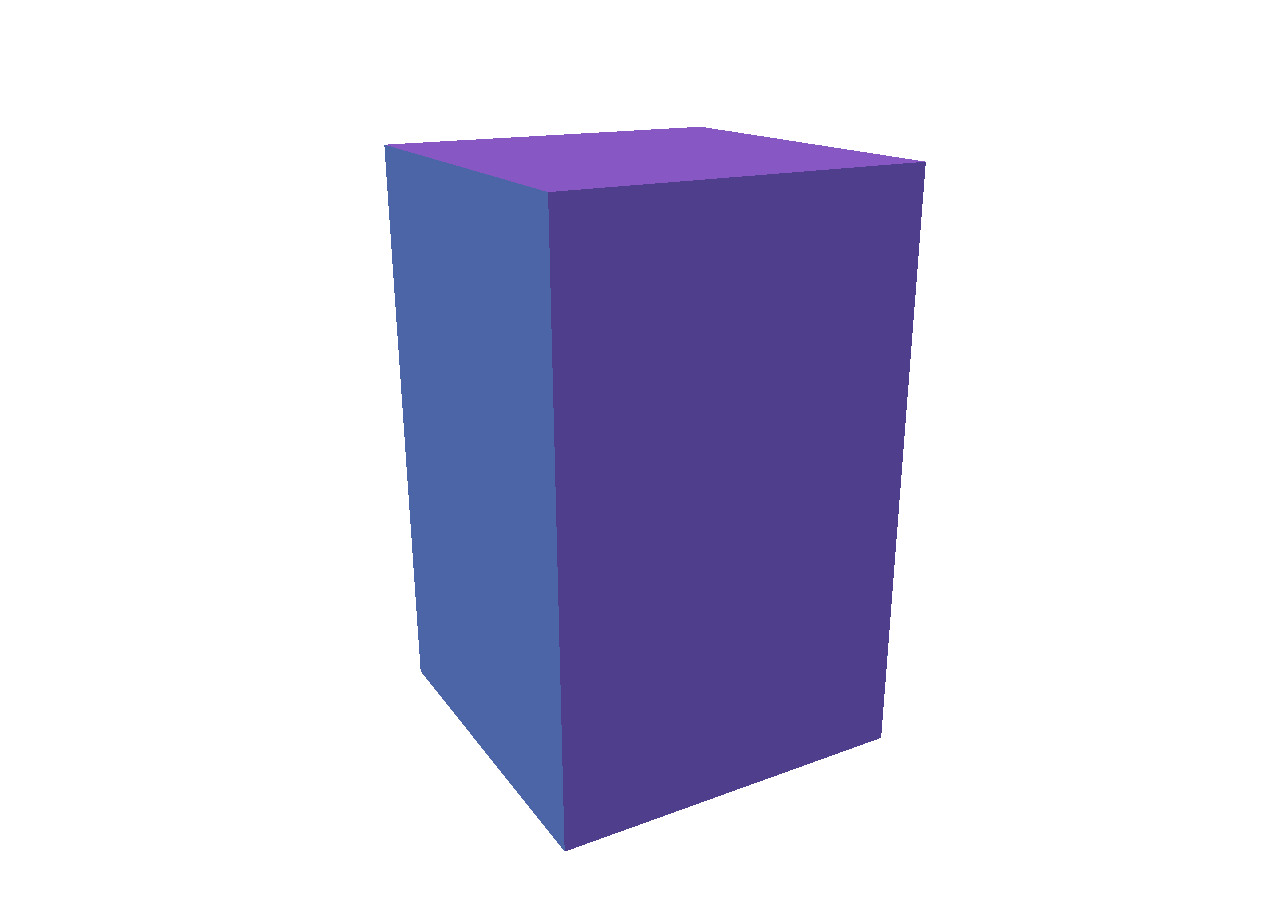
==== examples/a2-opengl-uniforms/web/index.html @ 6153bc11 "Examples A1 and A2 in raw OpenGL 3.3, browser tests and posters A1: a turning cube, set by the addre" ====
<!DOCTYPE html>
<html lang="en">
<head>
<meta charset="utf-8">
<meta name="viewport" content="width=device-width, initial-scale=1">
<title>Demo</title>
<!--
  slide-frame.html: the page of a demo compiled with Emscripten, made to be shown in a slide (an iframe).
  Copy it next to project.js / project.wasm / project.data as index.html, and adapt CONFIG below.

  The address of the iframe gives the settings:
    index.html?freq=2&model=bunny        arguments of the program: --freq 2 --model bunny
    &controls=freq,model,mode:lbs:drag   controls shown in the panel, in this order; mode:lbs:drag keeps
                                         only the buttons lbs and drag of the parameter mode
    &compact=1                           short labels, small panel
    &panel=tl|tr|bl|br                   corner of the panel (default tr)
    &build=name                          load name/project.js (several builds in one folder)
  The panel is built from the parameters the program declares (slide_bridge.hpp): their ranges, choices
  and labels come from slide_describe().

  The slide can drive the demo with postMessage (also from another origin):
    frame.contentWindow.postMessage({slide: {set: {freq: 3, mode: 'ds'}}}, '*')
    frame.contentWindow.postMessage({slide: {describe: true}}, '*')
  and the demo answers each change, and its start, with {slide: {ready|changed: ..., params: [...]}}.

  The arrow keys and Page Up/Down go to the deck even when the demo has the focus, and the PDF export of
  lhtml-site waits for the first frames (window.__lhtmlReady).
-->
<script>
  var CONFIG = {
    script: 'project.js',                  // the file produced by Emscripten
    defaults: {},                          // arguments given when the address does not, e.g. {gui: '0'}
    readyFrames: 10,                       // frames drawn before the demo is shown and counted as ready
    capture: true,                         // keep the image of the canvas (PDF export, tests); a little slower
    navigationKeys: ['ArrowRight', 'ArrowLeft', 'ArrowDown', 'ArrowUp', 'PageDown', 'PageUp']
  };
</script>
<style>
  html, body { margin: 0; height: 100%; overflow: hidden; background: white; }
  #canvas { display: block; position: fixed; left: 0; top: 0; outline: none; opacity: 0; transition: opacity 0.35s; }
  #canvas.ready { opacity: 1; }
  #status { position: fixed; left: 50%; top: 50%; transform: translate(-50%, -50%); color: #888;
    font: 22px system-ui, sans-serif; }
  #status.error { color: #b00020; max-width: 80%; text-align: center; }

  #controls { position: fixed; right: 12px; top: 12px; padding: 10px 16px; display: none;
    font-family: Palatino, "Palatino Linotype", Georgia, serif; font-size: 28px;
    background: rgba(255, 255, 255, 0.85); border: 1px solid #ddd; border-radius: 10px; }
  #controls.tl { right: auto; left: 12px; }
  #controls.bl { right: auto; left: 12px; top: auto; bottom: 12px; }
  #controls.br { top: auto; bottom: 12px; }
  #controls .row { display: flex; align-items: center; gap: 10px; margin: 4px 0; }
  #controls label { min-width: 200px; }
  #controls input[type=range] { width: 240px; }
  #controls .value { min-width: 60px; text-align: right; font-variant-numeric: tabular-nums; }
  #controls button { font: inherit; font-size: 0.93em; padding: 2px 12px; cursor: pointer;
    border: 1px solid #aaa; border-radius: 6px; background: white; }
  #controls button.on { background: #333; color: white; border-color: #333; }
  #controls.compact { font-size: 20px; padding: 4px 10px; }
  #controls.compact .row { gap: 8px; margin: 1px 0; }
  #controls.compact label { min-width: 0; width: 62px; }
  #controls.compact input[type=range] { width: 130px; }
  #controls.compact .value { min-width: 42px; }
  @media (max-width: 1100px) {
    #controls:not(.compact) { font-size: 24px; padding: 6px 10px; }
    #controls:not(.compact) label { min-width: 150px; }
    #controls:not(.compact) input[type=range] { width: 150px; }
  }
  /* colors of a group of controls (the class given in C++ by .with_class("time")): add yours here */
</style>
<script>
  // The navigation keys go to the deck when the demo has the focus
  window.addEventListener('keydown', function (e) {
    if (window.parent === window || CONFIG.navigationKeys.indexOf(e.key) < 0) return;
    e.stopImmediatePropagation(); e.preventDefault();
    try { window.parent.document.dispatchEvent(new KeyboardEvent('keydown', {key: e.key, bubbles: true})); }
    catch (err) { window.parent.postMessage({slide: {key: e.key}}, '*'); }   // another origin
  }, true);
</script>
</head>
<body>
<canvas id="canvas" tabindex="-1" oncontextmenu="event.preventDefault()"></canvas>
<div id="status">Loading...</div>
<div id="controls"></div>
<script>
(function () {
  var RESERVED = ['controls', 'compact', 'panel', 'build'];
  var canvas = document.getElementById('canvas');
  var statusBox = document.getElementById('status');
  var panel = document.getElementById('controls');
  var query = new URLSearchParams(window.location.search);

  // The canvas keeps its image after each frame, so that it can be captured (PDF export, tests).
  // The GLFW of Emscripten builds the attributes of its WebGL context from its hints only, and
  // ignores Module.webglContextAttributes: they are added here, for this canvas.
  if (CONFIG.capture) {
    var getContext = HTMLCanvasElement.prototype.getContext;
    HTMLCanvasElement.prototype.getContext = function (type, attributes) {
      if (this === canvas && /webgl/.test(type))
        attributes = Object.assign({}, attributes, {preserveDrawingBuffer: true});
      return getContext.call(this, type, attributes);
    };
  }

  function resize() { canvas.width = window.innerWidth; canvas.height = window.innerHeight; }
  resize();
  window.addEventListener('resize', resize);

  // Arguments of the program: the defaults, then the address
  var options = {};
  Object.keys(CONFIG.defaults).forEach(function (key) { options[key] = String(CONFIG.defaults[key]); });
  query.forEach(function (value, key) { if (RESERVED.indexOf(key) < 0) options[key] = value; });
  var args = [];
  Object.keys(options).forEach(function (key) { args.push('--' + key, options[key]); });

  // Ready: the runtime started and a few frames are drawn (the PDF export of lhtml-site waits for it)
  var started = false, params = [], pending = [];
  var markReady;
  var ready = new Promise(function (done) { markReady = done; });
  window.__lhtmlReady = {version: 1, ready: function () { return ready; }};

  var build = (query.get('build') || '').replace(/[^A-Za-z0-9_-]/g, '');
  var prefix = build ? build + '/' : '';
  window.Module = {
    canvas: canvas,
    arguments: args,
    locateFile: function (path) { return prefix + path; },
    print: function (text) { console.log(text); },
    printErr: function (text) { console.warn(text); },
    // Called before main(): the parameters are declared by main, so they are read a few frames later
    onRuntimeInitialized: function () {
      var frames = 0;
      (function count() {
        if (++frames < CONFIG.readyFrames) { requestAnimationFrame(count); return; }
        started = true;
        resize();   // a program may have created its window at a fixed size (glfwCreateWindow resizes the canvas)
        refresh();
        buildPanel();
        pending.forEach(function (m) { receive(m); });
        pending = [];
        canvas.classList.add('ready');
        statusBox.style.display = 'none';
        markReady();
        tellParent({ready: true});
      })();
    },
    onAbort: function (what) { fail('The demo stopped: ' + what); }
  };

  function fail(message) {
    statusBox.textContent = message;
    statusBox.className = 'error';
    statusBox.style.display = 'block';
    markReady();   // the export prints the slide anyway, with the message
  }

  function refresh() {
    try { params = JSON.parse(Module.ccall('slide_describe', 'string', [], [])).params; }
    catch (e) { params = []; console.warn('slide_describe: ' + e); }
  }
  function find(key) { for (var k = 0; k < params.length; ++k) if (params[k].key === key) return params[k]; return null; }

  function setValue(key, value) {
    var ok = Module.ccall('slide_set', 'number', ['string', 'string'], [key, String(value)]);
    refresh();          // a change may change other parameters (a preset): show them all again
    updatePanel();
    tellParent({changed: {key: key, value: value, accepted: !!ok}});
    return ok;
  }

  function tellParent(message) {
    if (window.parent === window) return;
    message.params = params;
    window.parent.postMessage({slide: message}, '*');
  }

  // Messages of the slide: {slide: {set: {key: value, ...}}} or {slide: {describe: true}}
  function receive(m) {
    if (m.set) Object.keys(m.set).forEach(function (key) { setValue(key, m.set[key]); });
    if (m.describe) tellParent({described: true});
  }
  window.addEventListener('message', function (event) {
    var m = event.data && event.data.slide;
    if (!m || typeof m !== 'object') return;
    if (started) receive(m); else pending.push(m);
  });

  // The panel: controls=key1,key2,choice:value1:value2
  var widgets = [];
  function buildPanel() {
    var list = (query.get('controls') || '').split(',').filter(function (s) { return s; });
    if (list.length === 0) return;
    var compact = query.get('compact') === '1';
    if (compact) panel.classList.add('compact');
    var corner = query.get('panel');
    if (['tl', 'bl', 'br'].indexOf(corner) >= 0) panel.classList.add(corner);
    list.forEach(function (entry) {
      var parts = entry.split(':');
      var p = find(parts[0]);
      if (!p) { console.warn('controls: no parameter ' + parts[0]); return; }
      var row = document.createElement('div');
      row.className = 'row' + (p.class ? ' ' + p.class : '');
      var label = (compact && p.short) ? p.short : p.label;
      if (p.type === 'number' || p.type === 'integer') {
        row.innerHTML = '<label></label><input type="range"><span class="value"></span>';
        row.querySelector('label').innerHTML = label;
        var input = row.querySelector('input');
        input.min = p.min; input.max = p.max;
        input.step = p.step > 0 ? p.step : (p.max - p.min) / 100;
        input.addEventListener('input', function () { setValue(p.key, input.value); });
        widgets.push({key: p.key, update: function (q) {
          if (document.activeElement !== input) input.value = q.value;
          row.querySelector('.value').textContent = formatNumber(q.value, input.step);
        }});
      }
      else if (p.type === 'choice') {
        var keep = parts.slice(1);
        var buttons = [];
        p.choices.forEach(function (c) {
          if (keep.length > 0 && keep.indexOf(c[0]) < 0) return;
          var b = document.createElement('button');
          b.innerHTML = c[1];
          b.addEventListener('click', function () { setValue(p.key, c[0]); });
          row.appendChild(b);
          buttons.push([c[0], b]);
        });
        widgets.push({key: p.key, update: function (q) {
          buttons.forEach(function (x) { x[1].classList.toggle('on', x[0] === q.value); });
        }});
      }
      else if (p.type === 'toggle') {
        var t = document.createElement('button');
        t.innerHTML = label;
        t.addEventListener('click', function () { setValue(p.key, find(p.key).value ? '0' : '1'); });
        row.appendChild(t);
        widgets.push({key: p.key, update: function (q) { t.classList.toggle('on', !!q.value); }});
      }
      else if (p.type === 'action') {
        var a = document.createElement('button');
        a.innerHTML = label;
        a.addEventListener('click', function () { setValue(p.key, ''); });
        row.appendChild(a);
      }
      panel.appendChild(row);
    });
    panel.style.display = 'block';
    updatePanel();
  }
  function updatePanel() {
    widgets.forEach(function (w) { var q = find(w.key); if (q) w.update(q); });
  }
  function formatNumber(value, step) {
    var decimals = Math.max(0, Math.min(4, Math.ceil(-Math.log10(Number(step) || 1))));
    return Number(value).toFixed(decimals);
  }

  // The program itself
  var script = document.createElement('script');
  script.src = prefix + CONFIG.script;
  script.async = true;
  script.onerror = function () { fail('Cannot load ' + script.src + ' (open this page with a web server, not as a file)'); };
  document.body.appendChild(script);
})();
</script>
</body>
</html>
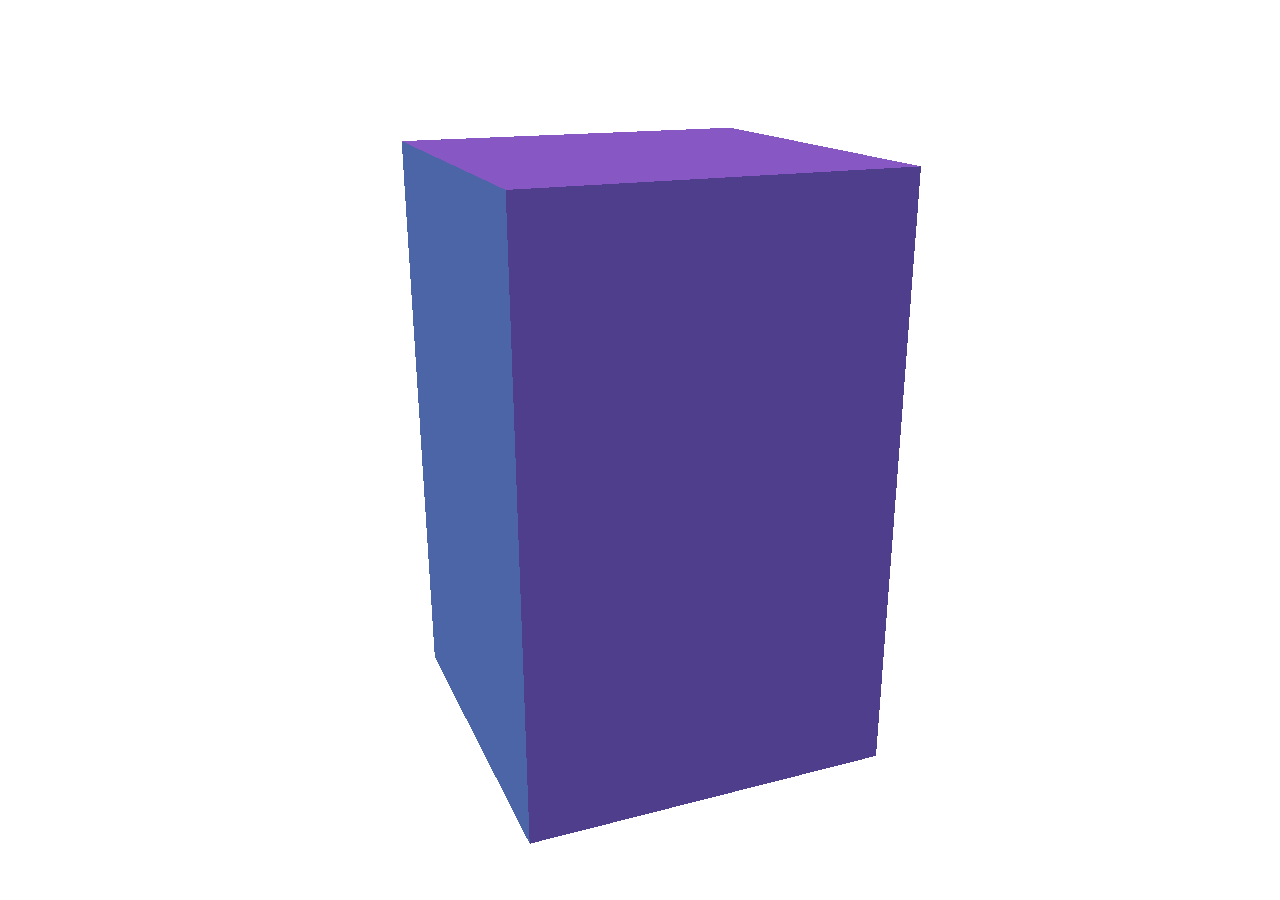
==== commit 6c6bc814: "Examples C6 and C7, readouts sent to the slide C6: interactive marching cubes from the CGP example o" ====
--- a/examples/a2-opengl-uniforms/web/index.html
+++ b/examples/a2-opengl-uniforms/web/index.html
@@ -22,6 +22,8 @@
     frame.contentWindow.postMessage({slide: {set: {freq: 3, mode: 'ds'}}}, '*')
     frame.contentWindow.postMessage({slide: {describe: true}}, '*')
   and the demo answers each change, and its start, with {slide: {ready|changed: ..., params: [...]}}.
+  When the program changes values by itself (slide::notify(), a drag with the mouse, a readout), the
+  page sends {slide: {notified: true, params: [...]}}, at most once a frame.
 
   The arrow keys and Page Up/Down go to the deck even when the demo has the focus, and the PDF export of
   lhtml-site waits for the first frames (window.__lhtmlReady).
@@ -144,8 +146,21 @@
         tellParent({ready: true});
       })();
     },
-    onAbort: function (what) { fail('The demo stopped: ' + what); }
+    onAbort: function (what) { fail('The demo stopped: ' + what); },
+    // slide::notify() of the program: values changed by the program itself (a drag, a readout);
+    // shown again at most once a frame
+    slideNotify: function () {
+      if (!started || notifyPending) return;
+      notifyPending = true;
+      requestAnimationFrame(function () {
+        notifyPending = false;
+        refresh();
+        updatePanel();
+        tellParent({notified: true});
+      });
+    }
   };
+  var notifyPending = false;
 
   function fail(message) {
     statusBox.textContent = message;
@@ -235,6 +250,13 @@
         row.appendChild(t);
         widgets.push({key: p.key, update: function (q) { t.classList.toggle('on', !!q.value); }});
       }
+      else if (p.type === 'readout') {
+        row.innerHTML = '<label></label><span class="value"></span>';
+        row.querySelector('label').innerHTML = label;
+        widgets.push({key: p.key, update: function (q) {
+          row.querySelector('.value').textContent = formatNumber(q.value, 0.01);
+        }});
+      }
       else if (p.type === 'action') {
         var a = document.createElement('button');
         a.innerHTML = label;
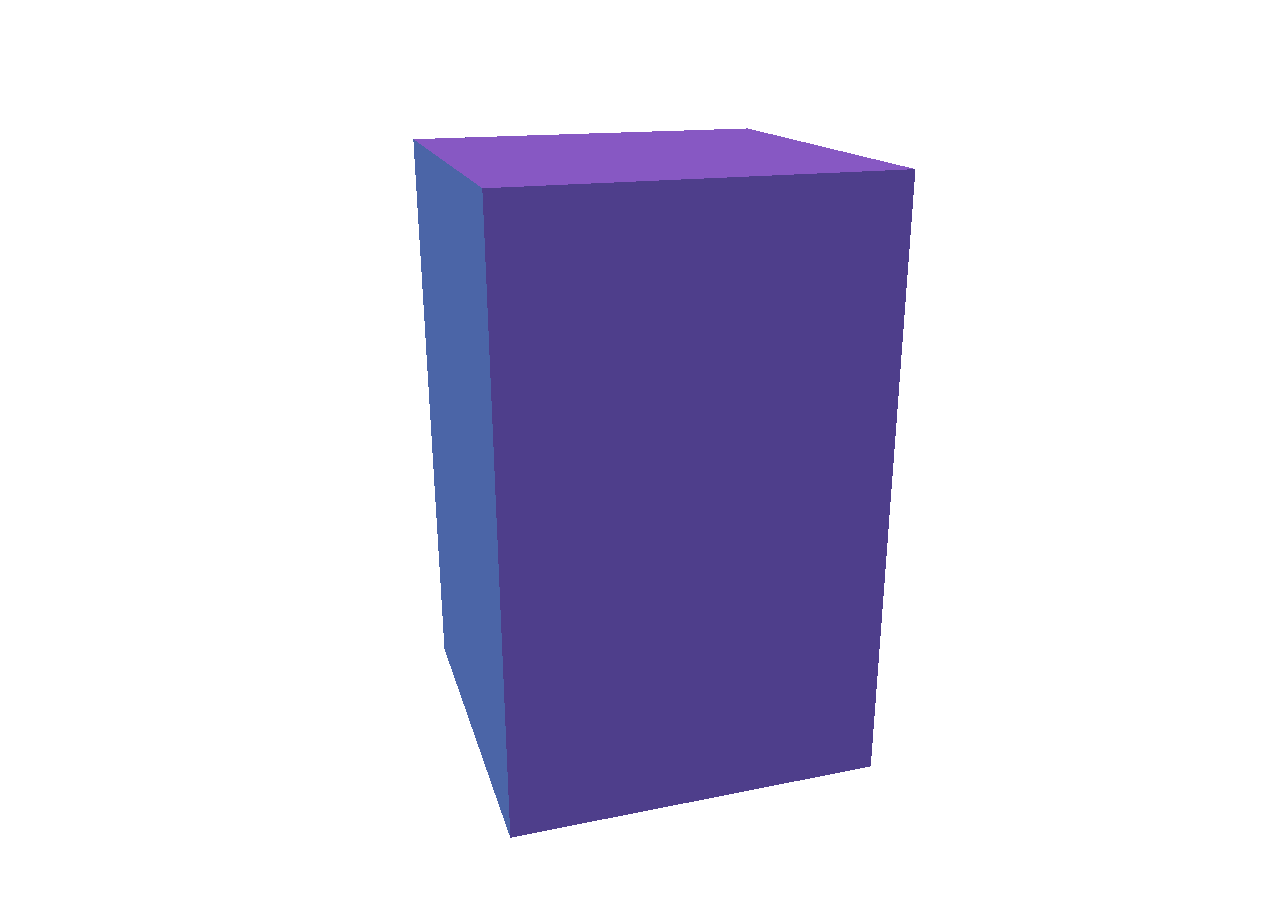
==== commit 4e25da92: "The tutorial Create slides with interactive 3D, as a site of its own The repository becomes the home" ====
--- a/examples/a2-opengl-uniforms/web/index.html
+++ b/examples/a2-opengl-uniforms/web/index.html
@@ -71,11 +71,23 @@
   /* colors of a group of controls (the class given in C++ by .with_class("time")): add yours here */
 </style>
 <script>
-  // The navigation keys go to the deck when the demo has the focus
+  // The navigation keys go to the deck when the demo has the focus. A deck of lhtml-site
+  // (from its version with window.__lhtmlNavigation) listens to the keys of its demos itself:
+  // nothing to do then. Other decks: the key is sent to the slide, or posted to another origin.
   window.addEventListener('keydown', function (e) {
-    if (window.parent === window || CONFIG.navigationKeys.indexOf(e.key) < 0) return;
+    if (window.parent === window || e.defaultPrevented || CONFIG.navigationKeys.indexOf(e.key) < 0) return;
+    var parentListens = false;
+    try { parentListens = !!window.parent.__lhtmlNavigation; } catch (err) {}
+    if (parentListens) return;
     e.stopImmediatePropagation(); e.preventDefault();
-    try { window.parent.document.dispatchEvent(new KeyboardEvent('keydown', {key: e.key, bubbles: true})); }
+    try {
+      // the event of the slide carries keyCode and which too: some slide tools (reveal.js) read them
+      var copy = new KeyboardEvent('keydown', {key: e.key, code: e.code, bubbles: true, cancelable: true});
+      var code = {ArrowLeft: 37, ArrowUp: 38, ArrowRight: 39, ArrowDown: 40, PageUp: 33, PageDown: 34}[e.key] || 0;
+      Object.defineProperty(copy, 'keyCode', {get: function () { return code; }});
+      Object.defineProperty(copy, 'which', {get: function () { return code; }});
+      window.parent.document.dispatchEvent(copy);
+    }
     catch (err) { window.parent.postMessage({slide: {key: e.key}}, '*'); }   // another origin
   }, true);
 </script>
